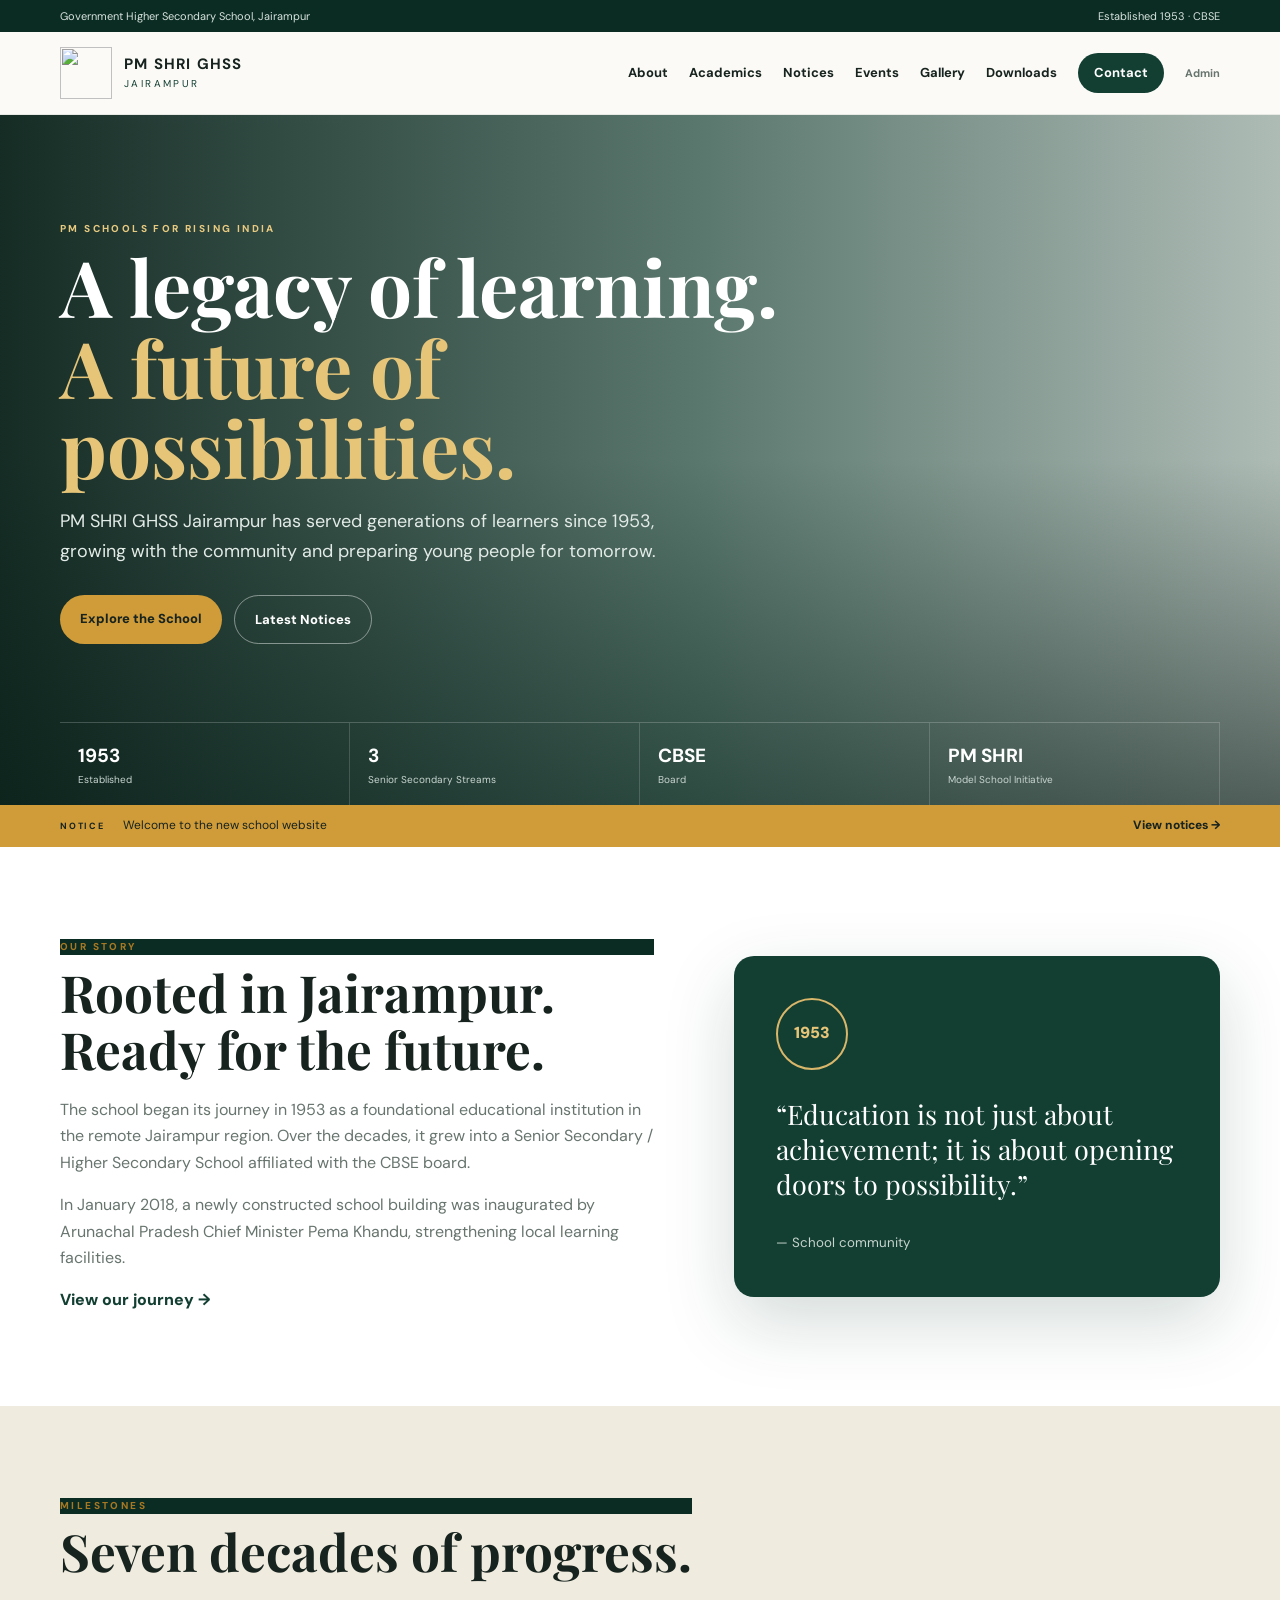
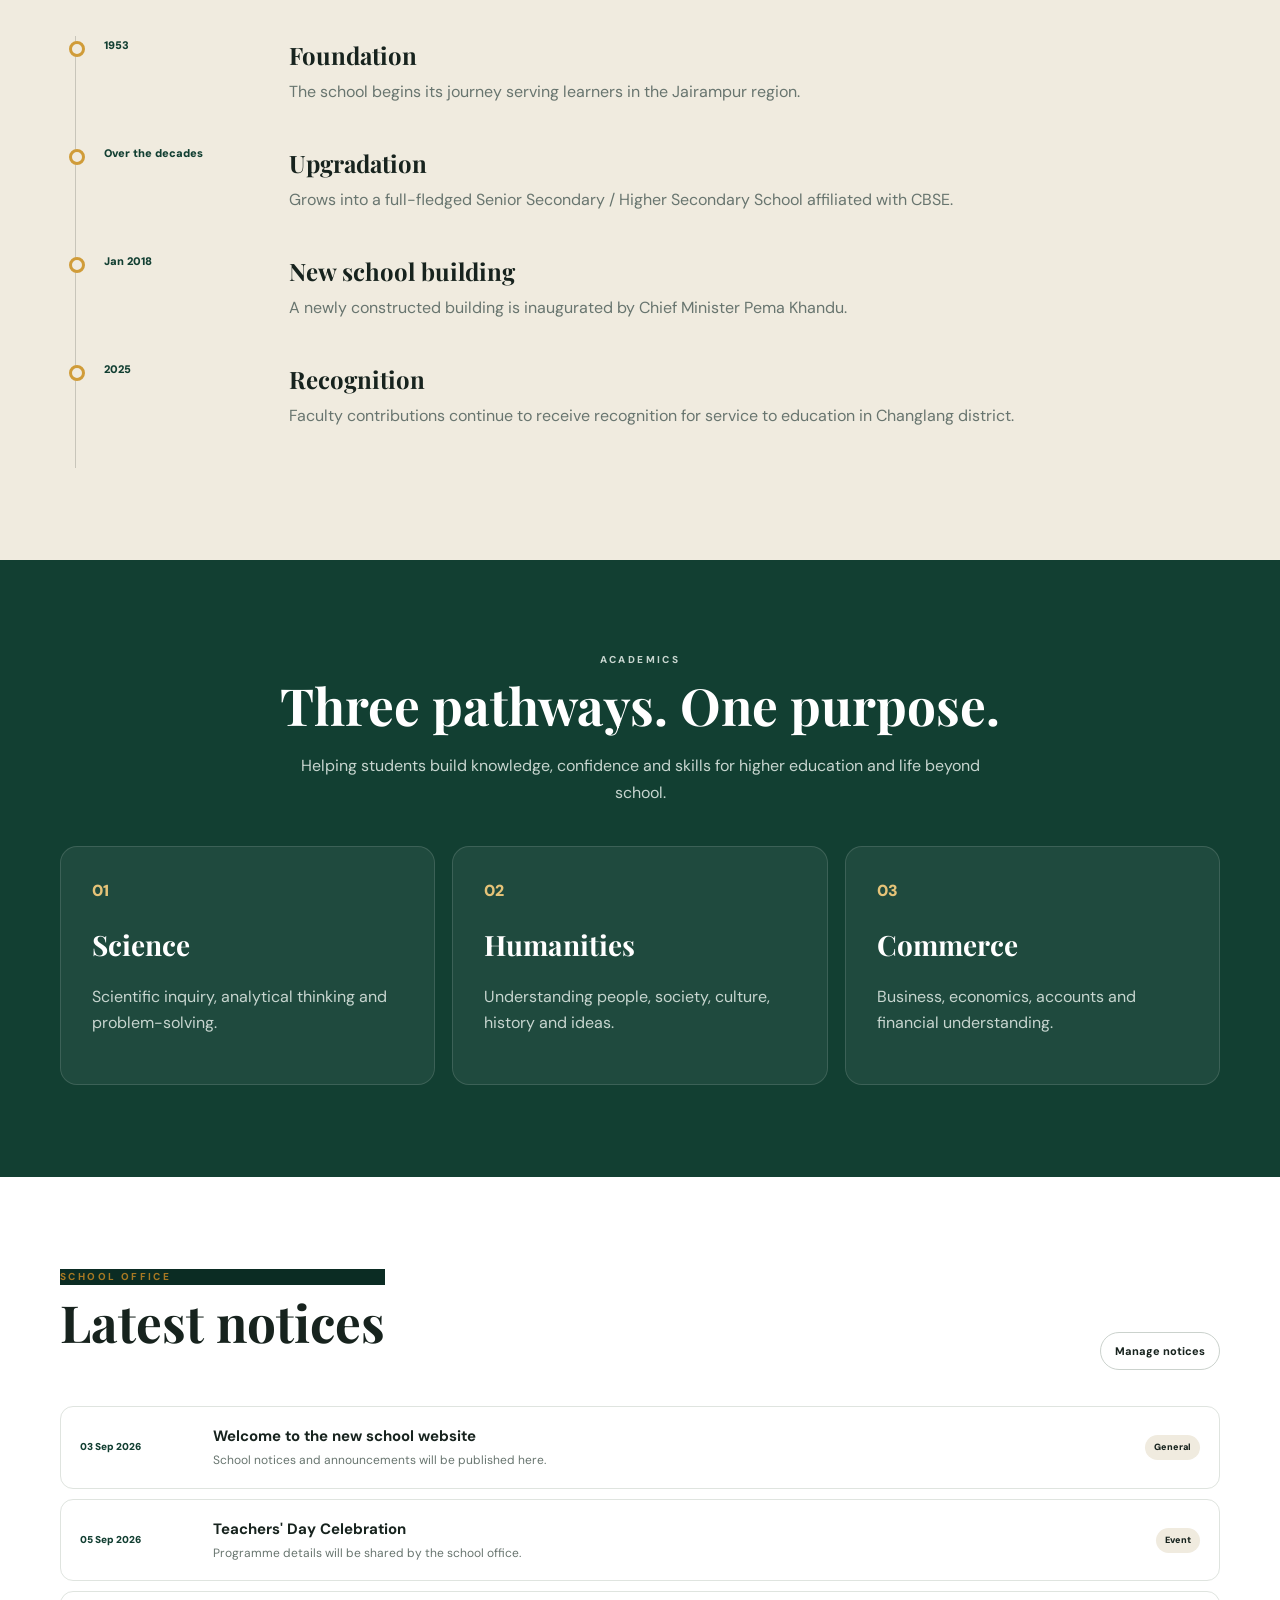
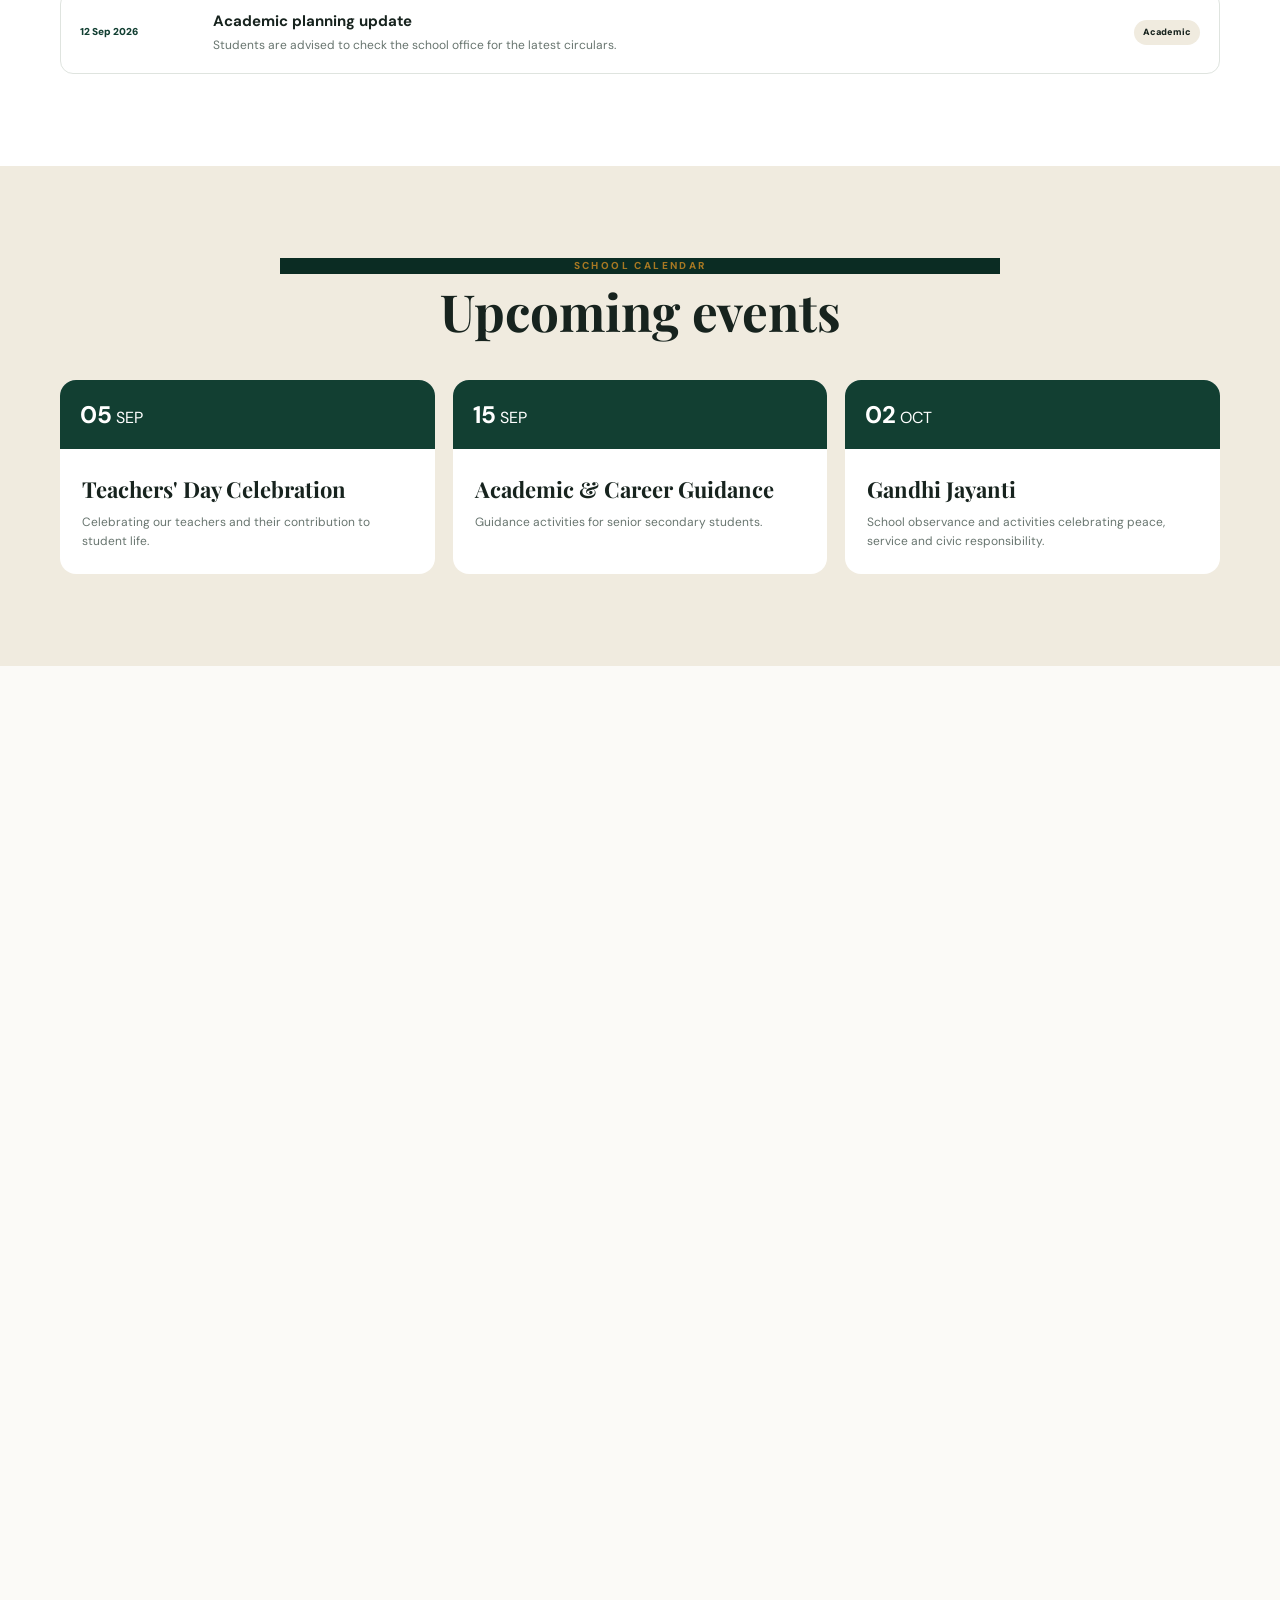
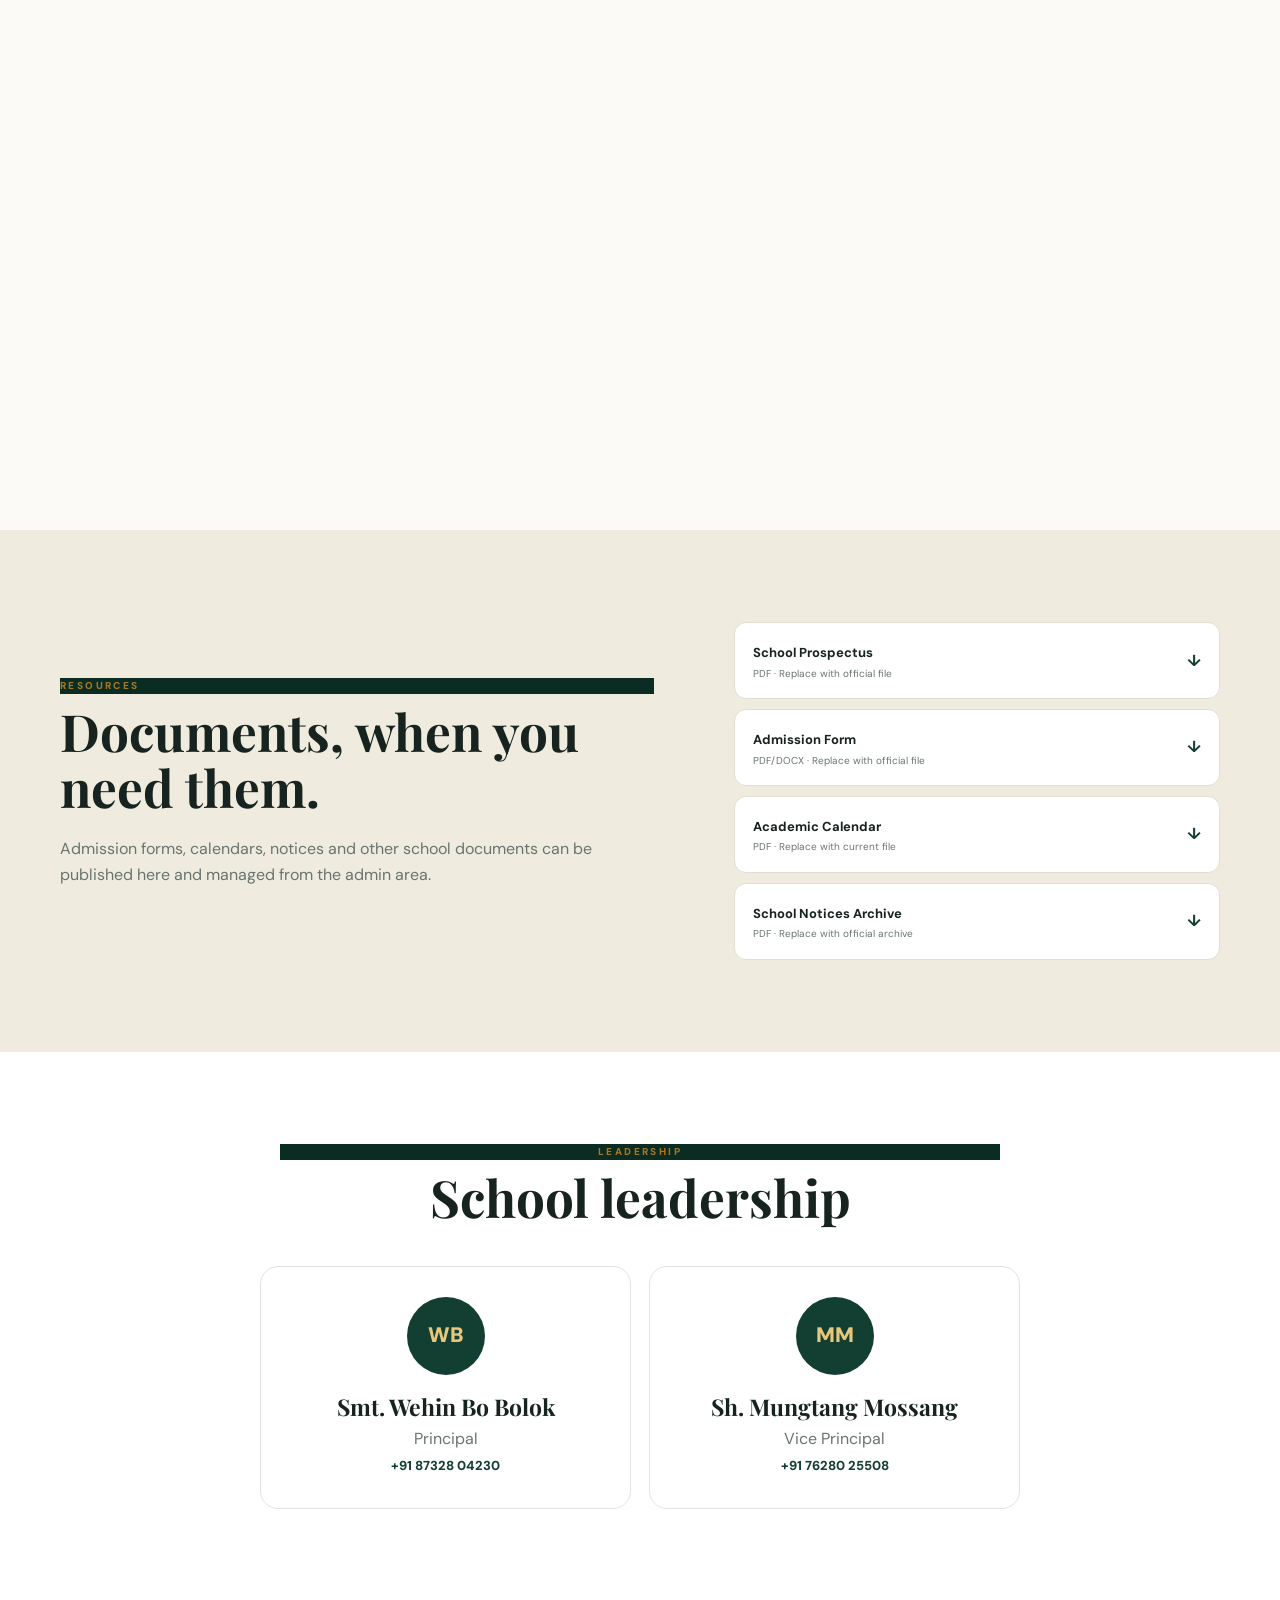
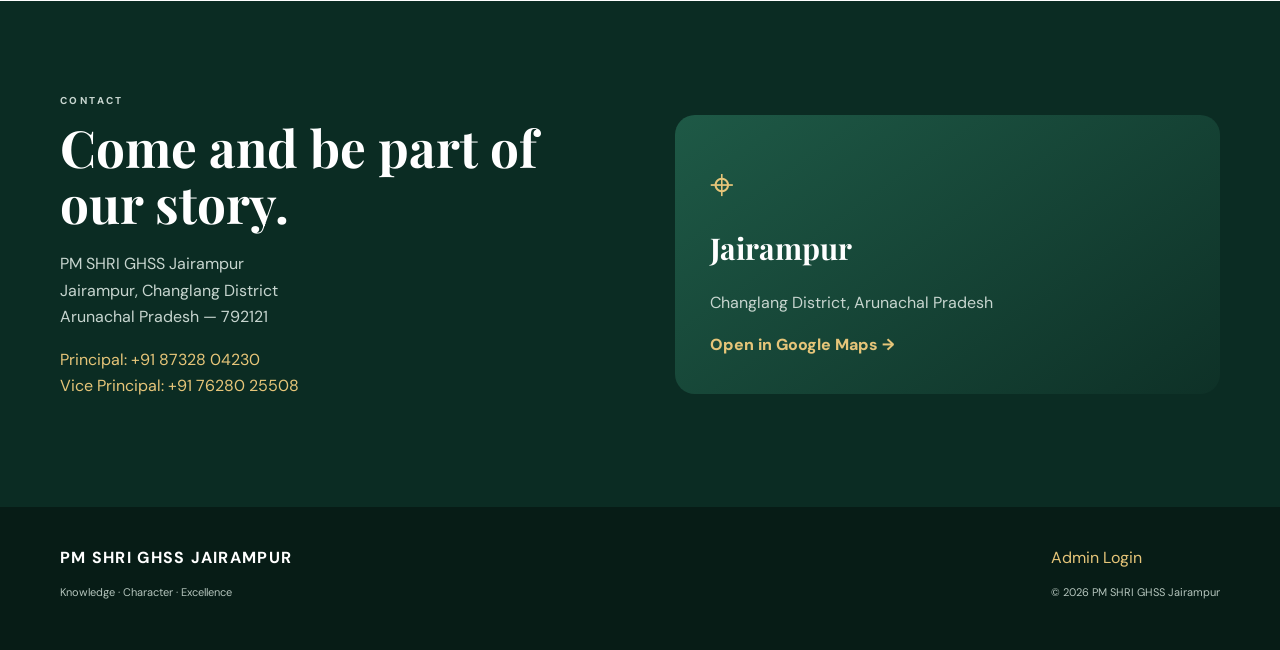
==== index.html @ 9539c10c "Upload PM SHRI GHSS Jairampur website" ====
<!doctype html>
<html lang="en">
<head>
<meta charset="utf-8"><meta name="viewport" content="width=device-width,initial-scale=1">
<meta name="description" content="PM SHRI GHSS Jairampur — Government Higher Secondary School, Jairampur, Changlang District, Arunachal Pradesh.">
<title>PM SHRI GHSS Jairampur</title>
<link rel="preconnect" href="https://fonts.googleapis.com"><link rel="preconnect" href="https://fonts.gstatic.com" crossorigin>
<link href="https://fonts.googleapis.com/css2?family=DM+Sans:wght@400;500;600;700&family=Playfair+Display:wght@600;700&display=swap" rel="stylesheet">
<link rel="stylesheet" href="styles.css">
</head>
<body>
<div id="progress"></div>
<header class="header">
  <div class="top"><div class="wrap topin"><span>Government Higher Secondary School, Jairampur</span><span>Established 1953 · CBSE</span></div></div>
  <div class="wrap navin">
    <a href="#home" class="brand"><img src="assets/logo.svg"><span><b>PM SHRI GHSS</b><small>JAIRAMPUR</small></span></a>
    <button class="hamb" aria-label="Menu">☰</button>
    <nav><a href="#about">About</a><a href="#academics">Academics</a><a href="#notices">Notices</a><a href="#events">Events</a><a href="#gallery">Gallery</a><a href="#downloads">Downloads</a><a href="#contact" class="pill">Contact</a><a href="admin/login.html" class="admin-link">Admin</a></nav>
  </div>
</header>

<main id="home">
<section class="hero reveal">
  <div class="hero-bg"><img src="assets/photos/campus.svg" alt="PM SHRI GHSS Jairampur campus placeholder"></div><div class="shade"></div>
  <div class="wrap hero-content">
    <div class="hero-copy"><p class="kicker">PM SCHOOLS FOR RISING INDIA</p><h1>A legacy of learning.<br><i>A future of possibilities.</i></h1>
    <p>PM SHRI GHSS Jairampur has served generations of learners since 1953, growing with the community and preparing young people for tomorrow.</p>
    <div class="actions"><a class="btn gold" href="#about">Explore the School</a><a class="btn outline" href="#notices">Latest Notices</a></div></div>
  </div>
  <div class="wrap stats"><div><b data-count="1953">1953</b><span>Established</span></div><div><b>3</b><span>Senior Secondary Streams</span></div><div><b>CBSE</b><span>Board</span></div><div><b>PM SHRI</b><span>Model School Initiative</span></div></div>
</section>

<section class="notice-strip"><div class="wrap notice-strip-in"><strong>NOTICE</strong><span id="headline">Welcome to PM SHRI GHSS Jairampur</span><a href="#notices">View notices →</a></div></section>

<section id="about" class="section white reveal"><div class="wrap split">
  <div><p class="kicker dark">OUR STORY</p><h2>Rooted in Jairampur. Ready for the future.</h2>
  <p>The school began its journey in 1953 as a foundational educational institution in the remote Jairampur region. Over the decades, it grew into a Senior Secondary / Higher Secondary School affiliated with the CBSE board.</p>
  <p>In January 2018, a newly constructed school building was inaugurated by Arunachal Pradesh Chief Minister Pema Khandu, strengthening local learning facilities.</p>
  <a class="text" href="#milestones">View our journey →</a></div>
  <div class="quote"><div class="seal">1953</div><p>“Education is not just about achievement; it is about opening doors to possibility.”</p><small>— School community</small></div>
</div></section>

<section id="milestones" class="section beige reveal"><div class="wrap"><div class="head"><div><p class="kicker dark">MILESTONES</p><h2>Seven decades of progress.</h2></div></div>
<div class="timeline"><article><span>1953</span><div><h3>Foundation</h3><p>The school begins its journey serving learners in the Jairampur region.</p></div></article>
<article><span>Over the decades</span><div><h3>Upgradation</h3><p>Grows into a full-fledged Senior Secondary / Higher Secondary School affiliated with CBSE.</p></div></article>
<article><span>Jan 2018</span><div><h3>New school building</h3><p>A newly constructed building is inaugurated by Chief Minister Pema Khandu.</p></div></article>
<article><span>2025</span><div><h3>Recognition</h3><p>Faculty contributions continue to receive recognition for service to education in Changlang district.</p></div></article></div></div></section>

<section id="academics" class="section green reveal"><div class="wrap"><div class="center"><p class="kicker">ACADEMICS</p><h2>Three pathways. One purpose.</h2><p>Helping students build knowledge, confidence and skills for higher education and life beyond school.</p></div>
<div class="cards"><article><span>01</span><h3>Science</h3><p>Scientific inquiry, analytical thinking and problem-solving.</p></article><article><span>02</span><h3>Humanities</h3><p>Understanding people, society, culture, history and ideas.</p></article><article><span>03</span><h3>Commerce</h3><p>Business, economics, accounts and financial understanding.</p></article></div></div></section>

<section id="notices" class="section white reveal"><div class="wrap"><div class="head"><div><p class="kicker dark">SCHOOL OFFICE</p><h2>Latest notices</h2></div><a class="outline-dark" href="admin/login.html">Manage notices</a></div><div id="noticeList" class="list"></div></div></section>

<section id="events" class="section beige reveal"><div class="wrap"><div class="center"><p class="kicker dark">SCHOOL CALENDAR</p><h2>Upcoming events</h2></div><div id="eventsList" class="event-grid"></div></div></section>

<section id="gallery" class="section white reveal"><div class="wrap"><div class="head"><div><p class="kicker dark">CAMPUS LIFE</p><h2>Moments that matter.</h2></div><a class="outline-dark" href="admin/login.html">Manage gallery</a></div><div id="gallery" class="gallery"></div></div></section>

<section id="downloads" class="section beige reveal"><div class="wrap split"><div><p class="kicker dark">RESOURCES</p><h2>Documents, when you need them.</h2><p>Admission forms, calendars, notices and other school documents can be published here and managed from the admin area.</p></div><div id="downloadsList" class="downloads"></div></div></section>

<section class="section white reveal"><div class="wrap"><div class="center"><p class="kicker dark">LEADERSHIP</p><h2>School leadership</h2></div><div class="leaders"><article><div class="avatar">WB</div><h3>Smt. Wehin Bo Bolok</h3><p>Principal</p><a href="tel:+918732804230">+91 87328 04230</a></article><article><div class="avatar">MM</div><h3>Sh. Mungtang Mossang</h3><p>Vice Principal</p><a href="tel:+917628025508">+91 76280 25508</a></article></div></div></section>

<section id="contact" class="section dark reveal"><div class="wrap contact"><div><p class="kicker">CONTACT</p><h2>Come and be part of our story.</h2><p>PM SHRI GHSS Jairampur<br>Jairampur, Changlang District<br>Arunachal Pradesh — 792121</p><p><a href="tel:+918732804230">Principal: +91 87328 04230</a><br><a href="tel:+917628025508">Vice Principal: +91 76280 25508</a></p></div><div class="map"><div>⌖</div><h3>Jairampur</h3><p>Changlang District, Arunachal Pradesh</p><a target="_blank" href="https://www.google.com/maps/search/?api=1&query=Jairampur%2C%20Arunachal%20Pradesh%20792121">Open in Google Maps →</a></div></div></section>
</main>
<footer><div class="wrap foot"><div><b>PM SHRI GHSS JAIRAMPUR</b><p>Knowledge · Character · Excellence</p></div><div><a href="admin/login.html">Admin Login</a><p>© 2026 PM SHRI GHSS Jairampur</p></div></div></footer>
<div id="lightbox" class="lightbox"><button id="closeLightbox">×</button><img id="lightboxImg"><div id="lightboxCaption"></div></div>
<script src="script.js"></script>
</body></html>
---- styles.css ----
:root{--green:#123f32;--green2:#0b2c23;--gold:#d09c39;--paper:#fbfaf7;--beige:#f0ebdf;--ink:#17231e;--muted:#68756f;--line:#dfe4df;--white:#fff}
*{box-sizing:border-box}html{scroll-behavior:smooth}body{margin:0;background:var(--paper);color:var(--ink);font-family:"DM Sans",sans-serif;line-height:1.65}a{text-decoration:none;color:inherit}.wrap{width:min(1160px,92%);margin:auto}
#progress{position:fixed;top:0;left:0;height:3px;width:0;background:var(--gold);z-index:100}
.top{background:var(--green2);color:#d8e3de;font-size:11px}.topin{display:flex;justify-content:space-between;padding:7px 0}
.header{position:sticky;top:0;z-index:50;background:rgba(251,250,247,.94);backdrop-filter:blur(14px);border-bottom:1px solid #e7e9e5}.navin{height:82px;display:flex;align-items:center;justify-content:space-between}.brand{display:flex;align-items:center;gap:12px}.brand img{width:52px;height:52px}.brand b,.brand small{display:block;line-height:1.05}.brand b{font-size:15px;letter-spacing:.08em}.brand small{font-size:10px;letter-spacing:.24em;color:var(--green);margin-top:6px}.navin nav{display:flex;gap:21px;align-items:center;font-size:13px;font-weight:700}.navin nav a:hover{color:var(--gold)}.pill{background:var(--green);color:white;padding:9px 16px;border-radius:99px}.admin-link{font-size:11px;color:var(--muted)}.hamb{display:none;border:0;background:none;font-size:25px}
.hero{height:690px;position:relative;color:#fff;overflow:hidden}.hero-bg,.hero-bg img,.shade{position:absolute;inset:0;width:100%;height:100%}.hero-bg img{object-fit:cover;transform:scale(1.03)}.shade{background:linear-gradient(90deg,rgba(7,31,24,.94),rgba(12,56,43,.67) 55%,rgba(12,56,43,.32)),linear-gradient(0deg,rgba(0,0,0,.55),transparent 50%)}.hero-content{position:relative;height:100%;display:flex;align-items:center}.hero-copy{max-width:750px;padding-bottom:55px}.kicker{font-size:10px;letter-spacing:.24em;font-weight:800;color:#e7c97f;margin:0 0 9px}.kicker.dark{color:#a77823}.hero h1{font-family:"Playfair Display",serif;font-size:clamp(45px,6.2vw,78px);line-height:1.03;margin:0 0 20px}.hero h1 i{color:#e6c579;font-style:normal}.hero-copy>p:not(.kicker){font-size:18px;color:#e3ebe7;max-width:620px}.actions{display:flex;gap:12px;margin-top:28px}.btn{padding:13px 20px;border-radius:99px;font-weight:800;font-size:13px}.gold{background:var(--gold);color:#17231e}.outline{border:1px solid rgba(255,255,255,.45);color:#fff}.stats{position:absolute;bottom:0;left:0;right:0;display:grid;grid-template-columns:repeat(4,1fr);border-top:1px solid rgba(255,255,255,.2)}.stats div{padding:17px 18px;border-right:1px solid rgba(255,255,255,.16)}.stats b,.stats span{display:block}.stats b{font-size:19px}.stats span{font-size:10px;color:#c9d5d0}
.notice-strip{background:var(--gold)}.notice-strip-in{display:flex;gap:18px;align-items:center;padding:11px 0;font-size:12px}.notice-strip strong{font-size:9px;letter-spacing:.2em}.notice-strip span{flex:1}.notice-strip a{font-weight:800}
.section{padding:92px 0}.white{background:#fff}.beige{background:var(--beige)}.green{background:var(--green);color:#fff}.dark{background:var(--green2);color:#fff}.split{display:grid;grid-template-columns:1.1fr .9fr;gap:80px;align-items:center}.section h2{font-family:"Playfair Display",serif;font-size:clamp(35px,4vw,52px);line-height:1.1;margin:0 0 20px}.section p{color:var(--muted)}.dark p,.green p{color:#c7d5cf}.text{font-weight:800;color:var(--green)}.quote{background:var(--green);color:white;padding:42px;border-radius:20px;box-shadow:0 25px 70px rgba(18,63,50,.18)}.quote p{font-family:"Playfair Display",serif;color:#fff;font-size:27px;line-height:1.3}.quote small{color:#c8d4ce}.seal{width:72px;height:72px;border-radius:50%;border:2px solid #d9b66a;display:grid;place-items:center;color:#e6c579;font-weight:900}
.head{display:flex;justify-content:space-between;align-items:end;gap:20px;margin-bottom:36px}.center{text-align:center;max-width:720px;margin:0 auto 40px}.timeline{border-left:1px solid #c8c5ba;margin-left:15px}.timeline article{display:grid;grid-template-columns:160px 1fr;gap:25px;padding:0 0 34px 28px;position:relative}.timeline article:before{content:"";position:absolute;left:-7px;top:5px;width:10px;height:10px;border-radius:50%;border:3px solid var(--gold);background:var(--beige)}.timeline span{font-size:11px;font-weight:900;color:var(--green)}.timeline h3{margin:0;font-family:"Playfair Display",serif;font-size:24px}.timeline p{margin:4px 0}
.cards{display:grid;grid-template-columns:repeat(3,1fr);gap:17px}.cards article{padding:31px;border:1px solid rgba(255,255,255,.13);border-radius:17px;background:rgba(255,255,255,.06);transition:.3s}.cards article:hover{transform:translateY(-6px);background:rgba(255,255,255,.1)}.cards span{color:#e5c378;font-weight:900}.cards h3{font-family:"Playfair Display",serif;font-size:28px;margin:17px 0 5px}.outline-dark{border:1px solid #cbd2cd;padding:9px 14px;border-radius:99px;font-size:11px;font-weight:800}
.list{display:grid;gap:10px}.notice{display:grid;grid-template-columns:115px 1fr auto;align-items:center;gap:18px;border:1px solid var(--line);border-radius:13px;padding:17px 19px}.notice .date{font-size:10px;font-weight:900;color:var(--green)}.notice h3{margin:0;font-size:15px}.notice p{margin:2px 0 0;font-size:12px}.tag{background:var(--beige);padding:5px 9px;border-radius:99px;font-size:9px;font-weight:900}
.event-grid{display:grid;grid-template-columns:repeat(3,1fr);gap:18px}.event{background:#fff;border-radius:16px;overflow:hidden}.event-top{background:var(--green);color:white;padding:15px 20px}.event-top b{font-size:24px}.event-body{padding:22px}.event h3{font-family:"Playfair Display",serif;font-size:22px;margin:0 0 5px}.event p{font-size:12px;margin:0}
.gallery{display:grid;grid-template-columns:repeat(4,1fr);gap:12px}.gallery-item{position:relative;aspect-ratio:1/1;overflow:hidden;border-radius:14px;cursor:pointer;background:#d9dfdb}.gallery-item img{width:100%;height:100%;object-fit:cover;transition:.5s}.gallery-item:hover img{transform:scale(1.07)}.gallery-item:after{content:"";position:absolute;inset:45% 0 0;background:linear-gradient(transparent,rgba(0,0,0,.7))}.gallery-item span{position:absolute;z-index:2;bottom:11px;left:13px;color:#fff;font-size:12px;font-weight:800}
.downloads{display:grid;gap:10px}.download{display:flex;justify-content:space-between;align-items:center;background:#fff;border:1px solid #e2ded4;border-radius:12px;padding:16px 18px}.download strong{font-size:13px}.download small{display:block;color:var(--muted);font-size:10px}.download b{color:var(--green)}
.leaders{display:grid;grid-template-columns:repeat(2,1fr);gap:18px;max-width:760px;margin:auto}.leaders article{text-align:center;border:1px solid var(--line);padding:30px;border-radius:18px}.avatar{width:78px;height:78px;border-radius:50%;display:grid;place-items:center;margin:auto;background:var(--green);color:#e8c77b;font-weight:900;font-size:21px}.leaders h3{font-family:"Playfair Display",serif;font-size:23px;margin:13px 0 0}.leaders p{margin:0}.leaders a{font-weight:800;color:var(--green);font-size:13px}
.contact{display:grid;grid-template-columns:1fr 1fr;gap:70px;align-items:center}.contact h2{max-width:600px}.contact a{color:#e6c579}.map{background:linear-gradient(145deg,#1e5946,#0e3127);padding:35px;border-radius:20px}.map div{font-size:42px;color:#e6c579}.map h3{font-family:"Playfair Display",serif;font-size:30px;margin:5px 0}.map p{color:#c7d5cf}.map a{font-weight:800}
footer{background:#071c16;color:#b5c5bd;padding:38px 0}.foot{display:flex;justify-content:space-between;gap:30px}.foot b{color:#fff;letter-spacing:.08em}.foot p{font-size:11px}.foot a{color:#e6c579}
.lightbox{position:fixed;inset:0;background:rgba(0,0,0,.9);z-index:200;display:none;align-items:center;justify-content:center;padding:30px}.lightbox.show{display:flex}.lightbox img{max-width:min(1100px,94vw);max-height:82vh;object-fit:contain;border-radius:8px}.lightbox button{position:absolute;top:20px;right:25px;color:white;background:none;border:0;font-size:40px}.lightbox div{position:absolute;bottom:18px;color:white;font-weight:800}
.reveal{opacity:0;transform:translateY(24px);transition:.7s ease}.reveal.visible{opacity:1;transform:none}
@media(max-width:850px){.navin nav{display:none;position:absolute;top:136px;left:4%;right:4%;background:#fff;padding:18px;border-radius:14px;box-shadow:0 20px 50px #0002;flex-direction:column;align-items:stretch}.navin nav.open{display:flex}.hamb{display:block}.hero{height:720px}.hero-content{align-items:flex-start;padding-top:90px}.stats{grid-template-columns:repeat(2,1fr)}.split,.contact{grid-template-columns:1fr;gap:35px}.cards,.event-grid{grid-template-columns:1fr}.gallery{grid-template-columns:repeat(2,1fr)}.notice{grid-template-columns:1fr;gap:5px}.leaders{grid-template-columns:1fr}.foot{flex-direction:column}.timeline article{grid-template-columns:1fr;gap:2px}}
@media(max-width:500px){.topin{font-size:9px}.hero h1{font-size:46px}.section{padding:70px 0}.hero-copy>p:not(.kicker){font-size:16px}.actions{flex-direction:column;align-items:flex-start}.gallery{grid-template-columns:1fr 1fr}}
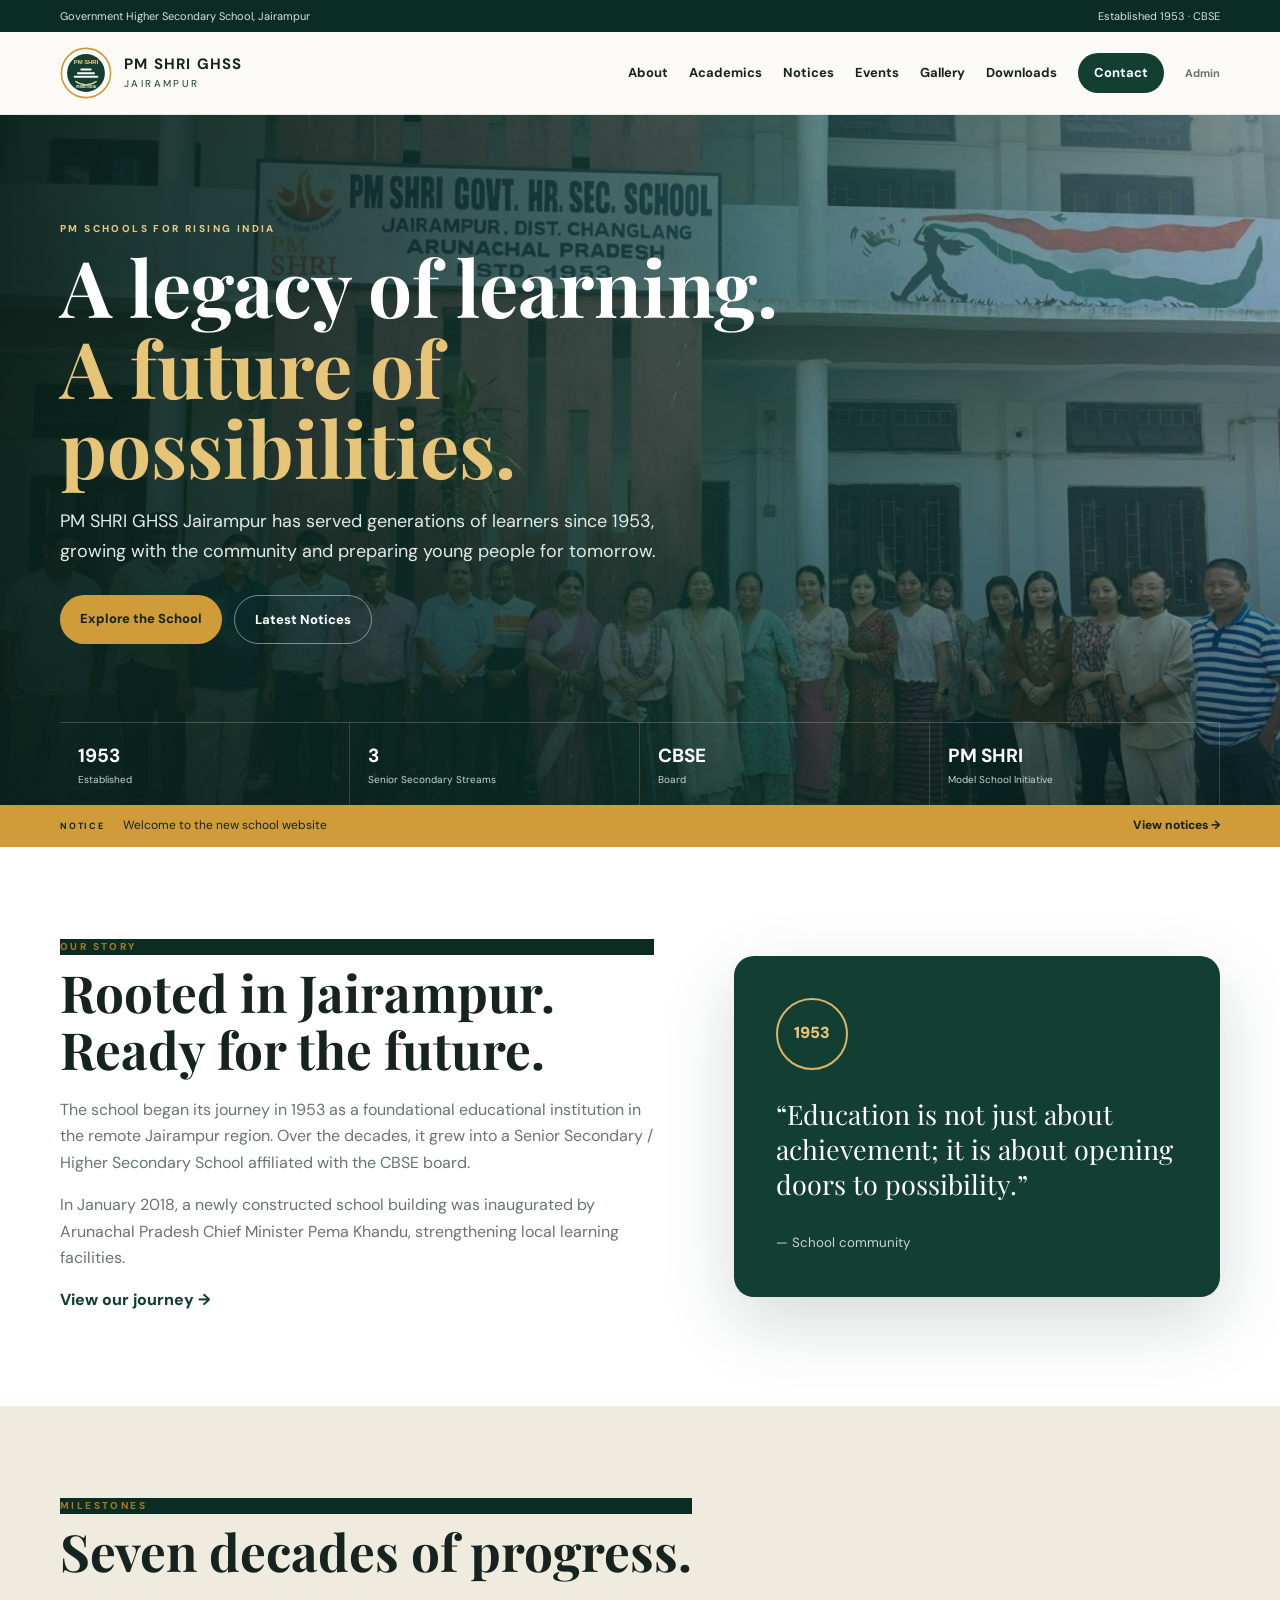
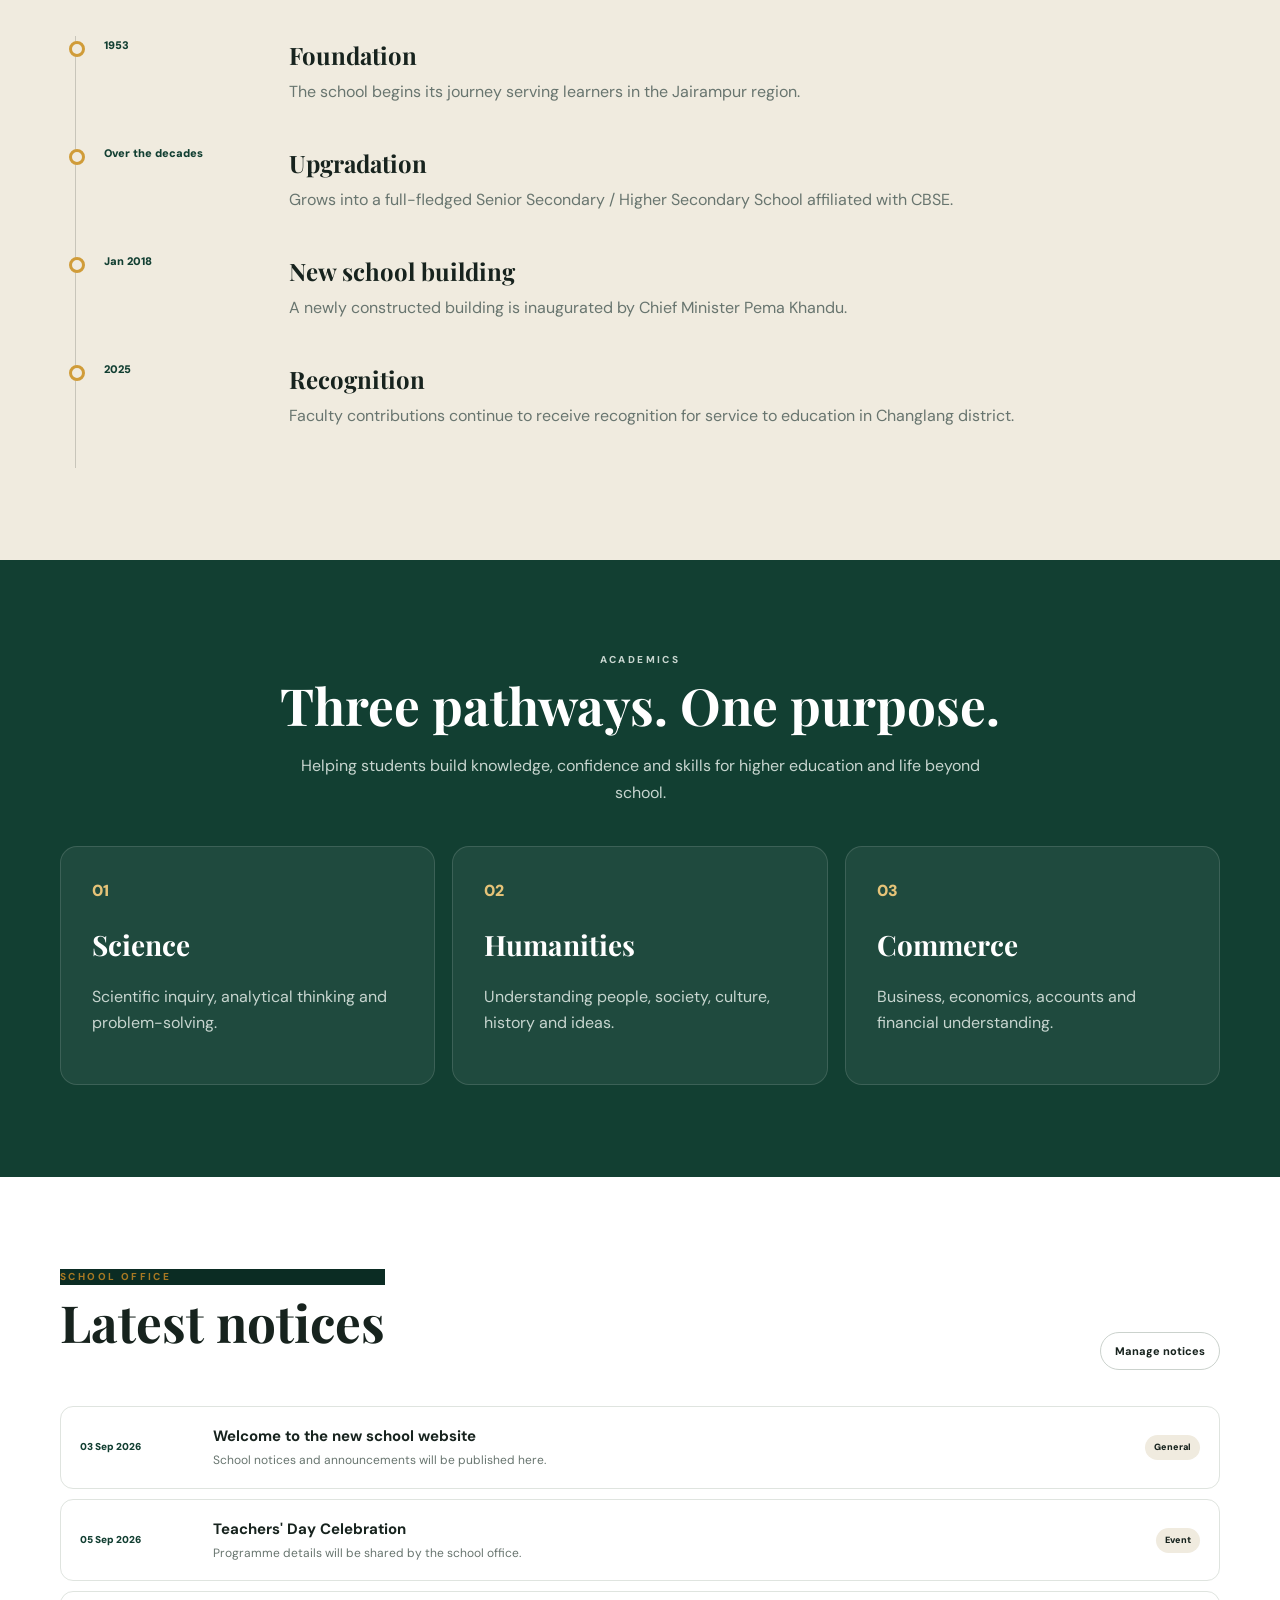
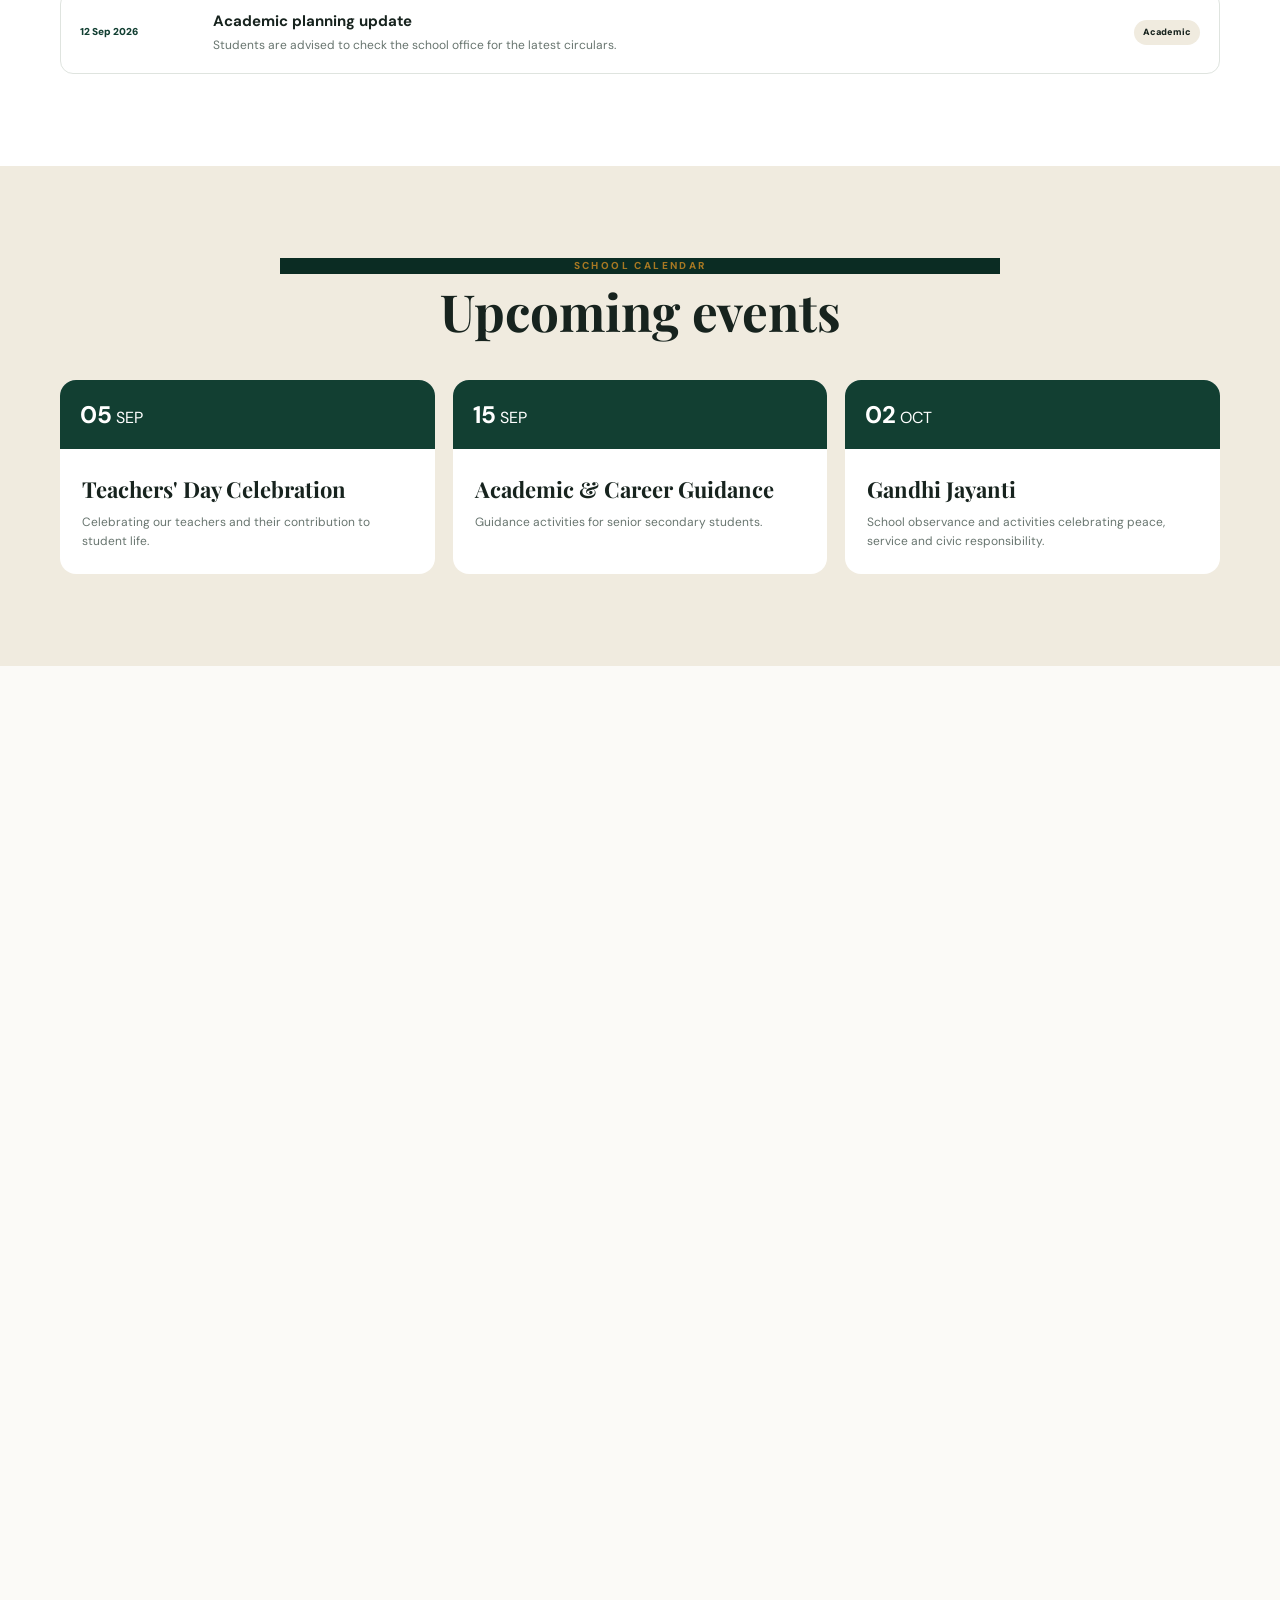
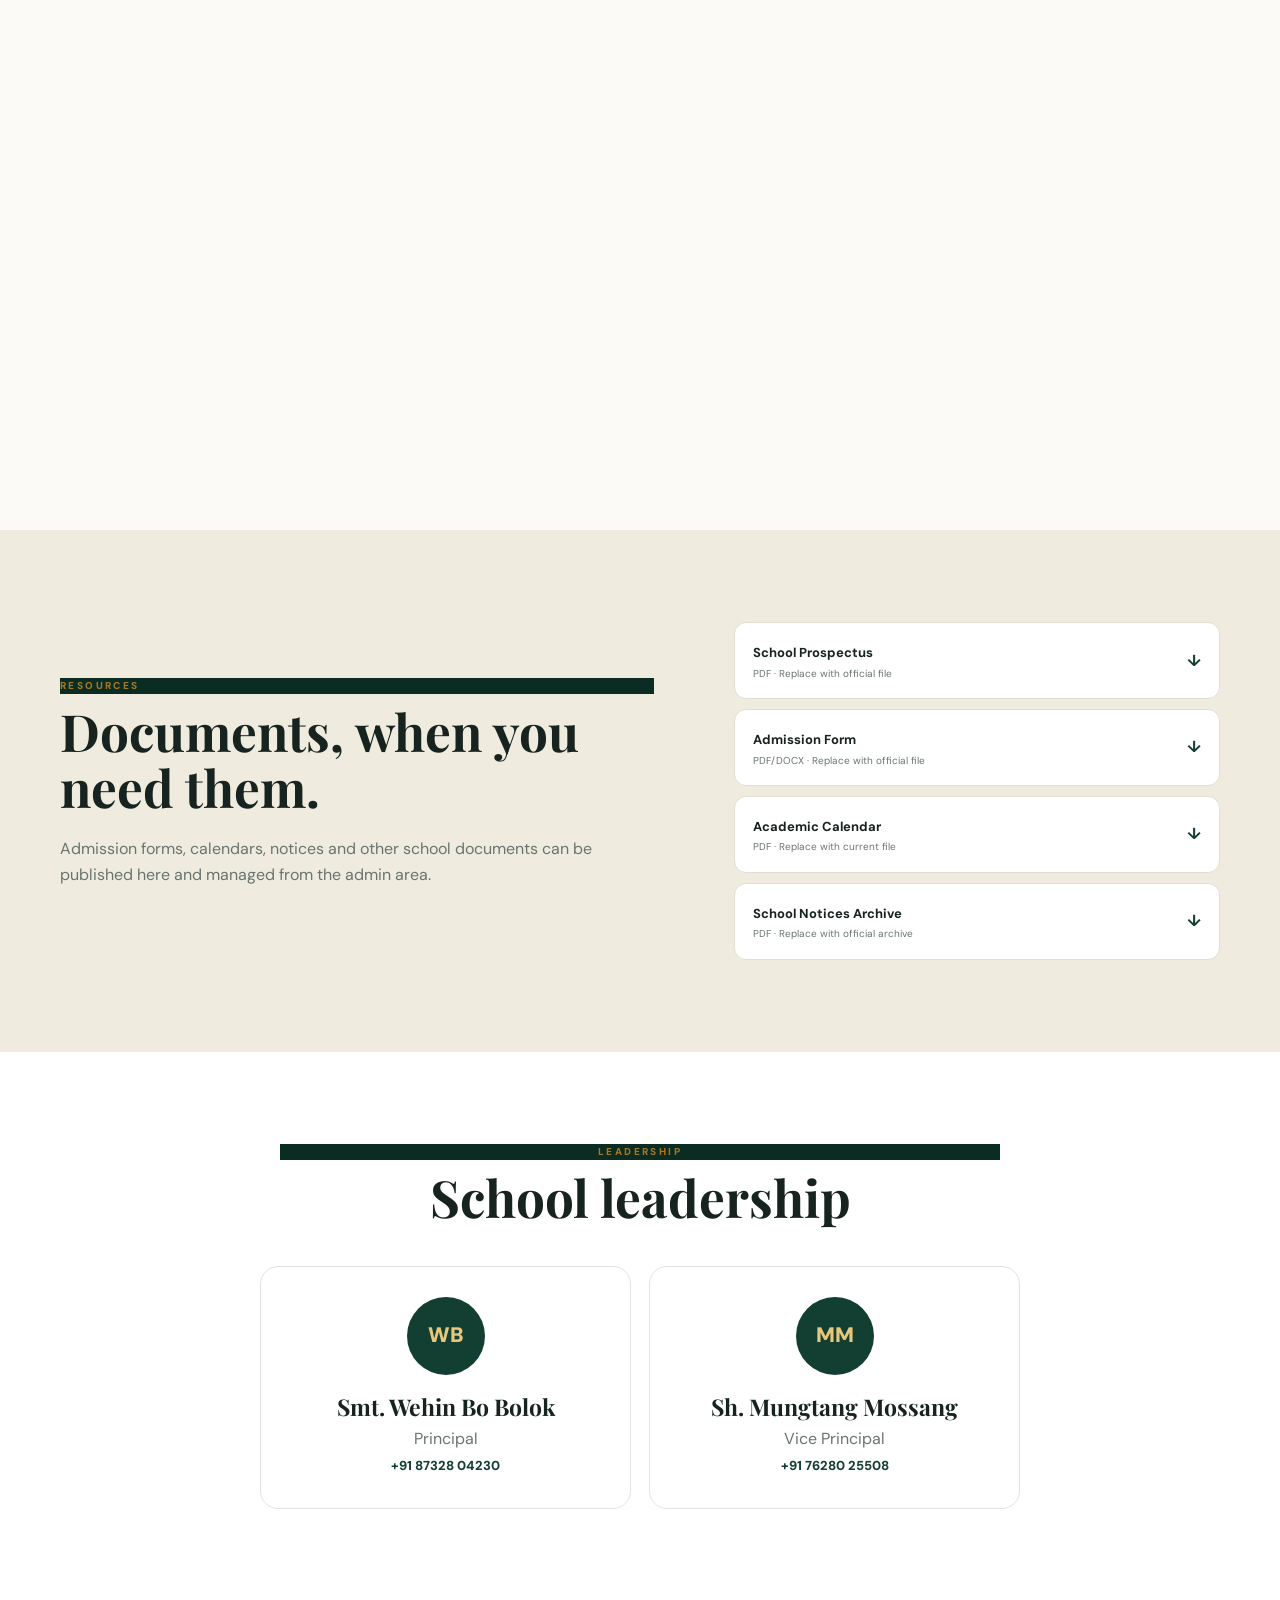
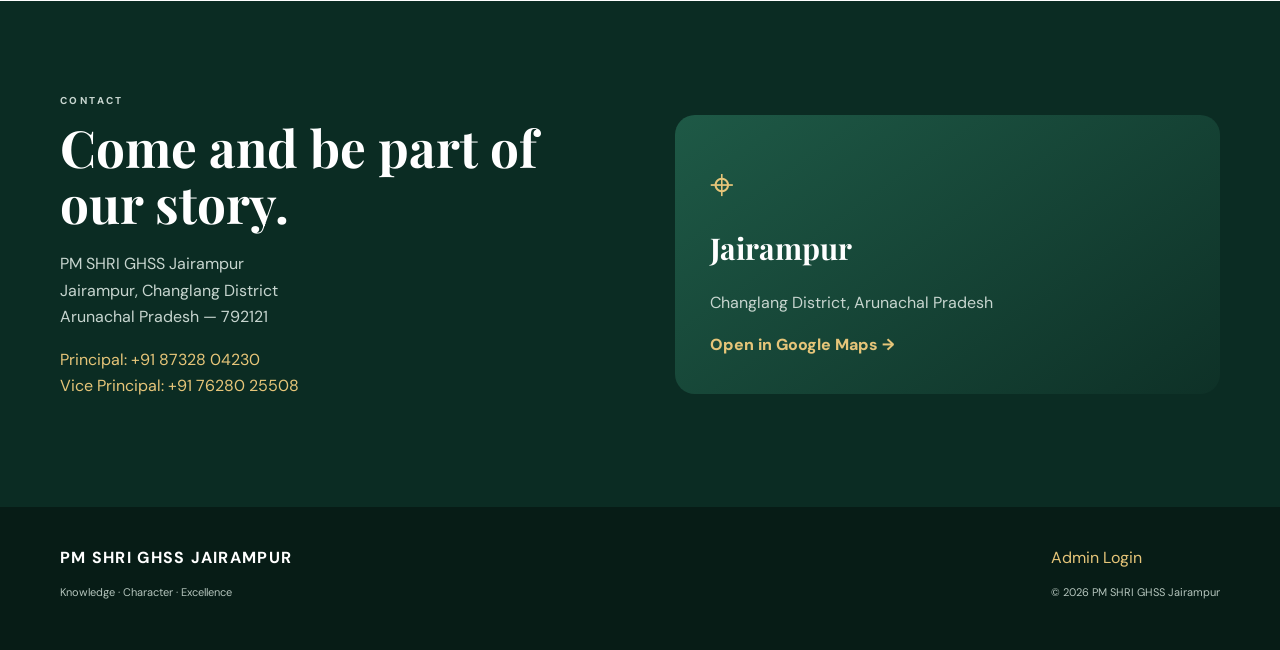
==== commit 8d5590e3: "Use real school campus photo" ====
--- a/index.html
+++ b/index.html
@@ -21,7 +21,7 @@
 
 <main id="home">
 <section class="hero reveal">
-  <div class="hero-bg"><img src="assets/photos/campus.svg" alt="PM SHRI GHSS Jairampur campus placeholder"></div><div class="shade"></div>
+  <div class="hero-bg"><img src="assets/photos/campus.jpg" alt="PM SHRI GHSS Jairampur campus placeholder"></div><div class="shade"></div>
   <div class="wrap hero-content">
     <div class="hero-copy"><p class="kicker">PM SCHOOLS FOR RISING INDIA</p><h1>A legacy of learning.<br><i>A future of possibilities.</i></h1>
     <p>PM SHRI GHSS Jairampur has served generations of learners since 1953, growing with the community and preparing young people for tomorrow.</p>
@@ -64,4 +64,4 @@
 <footer><div class="wrap foot"><div><b>PM SHRI GHSS JAIRAMPUR</b><p>Knowledge · Character · Excellence</p></div><div><a href="admin/login.html">Admin Login</a><p>© 2026 PM SHRI GHSS Jairampur</p></div></div></footer>
 <div id="lightbox" class="lightbox"><button id="closeLightbox">×</button><img id="lightboxImg"><div id="lightboxCaption"></div></div>
 <script src="script.js"></script>
-</body></html>+</body></html>
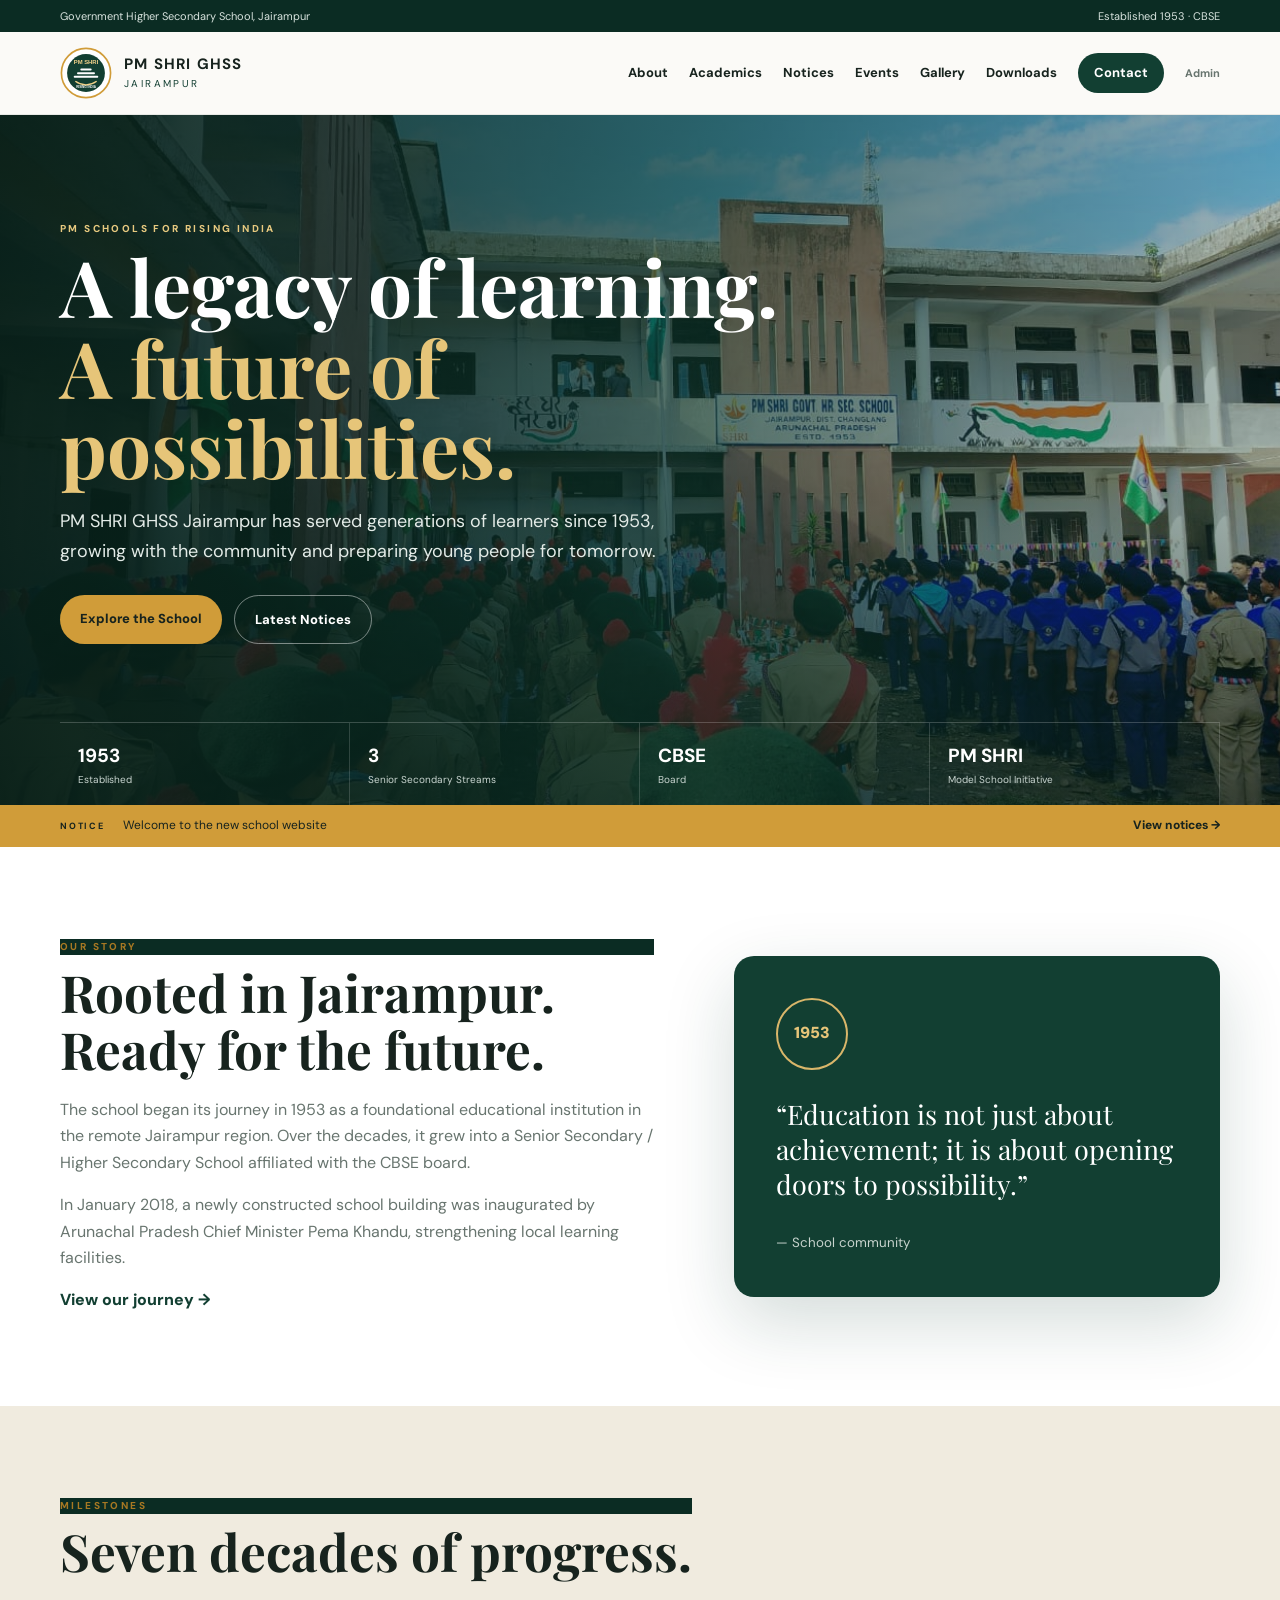
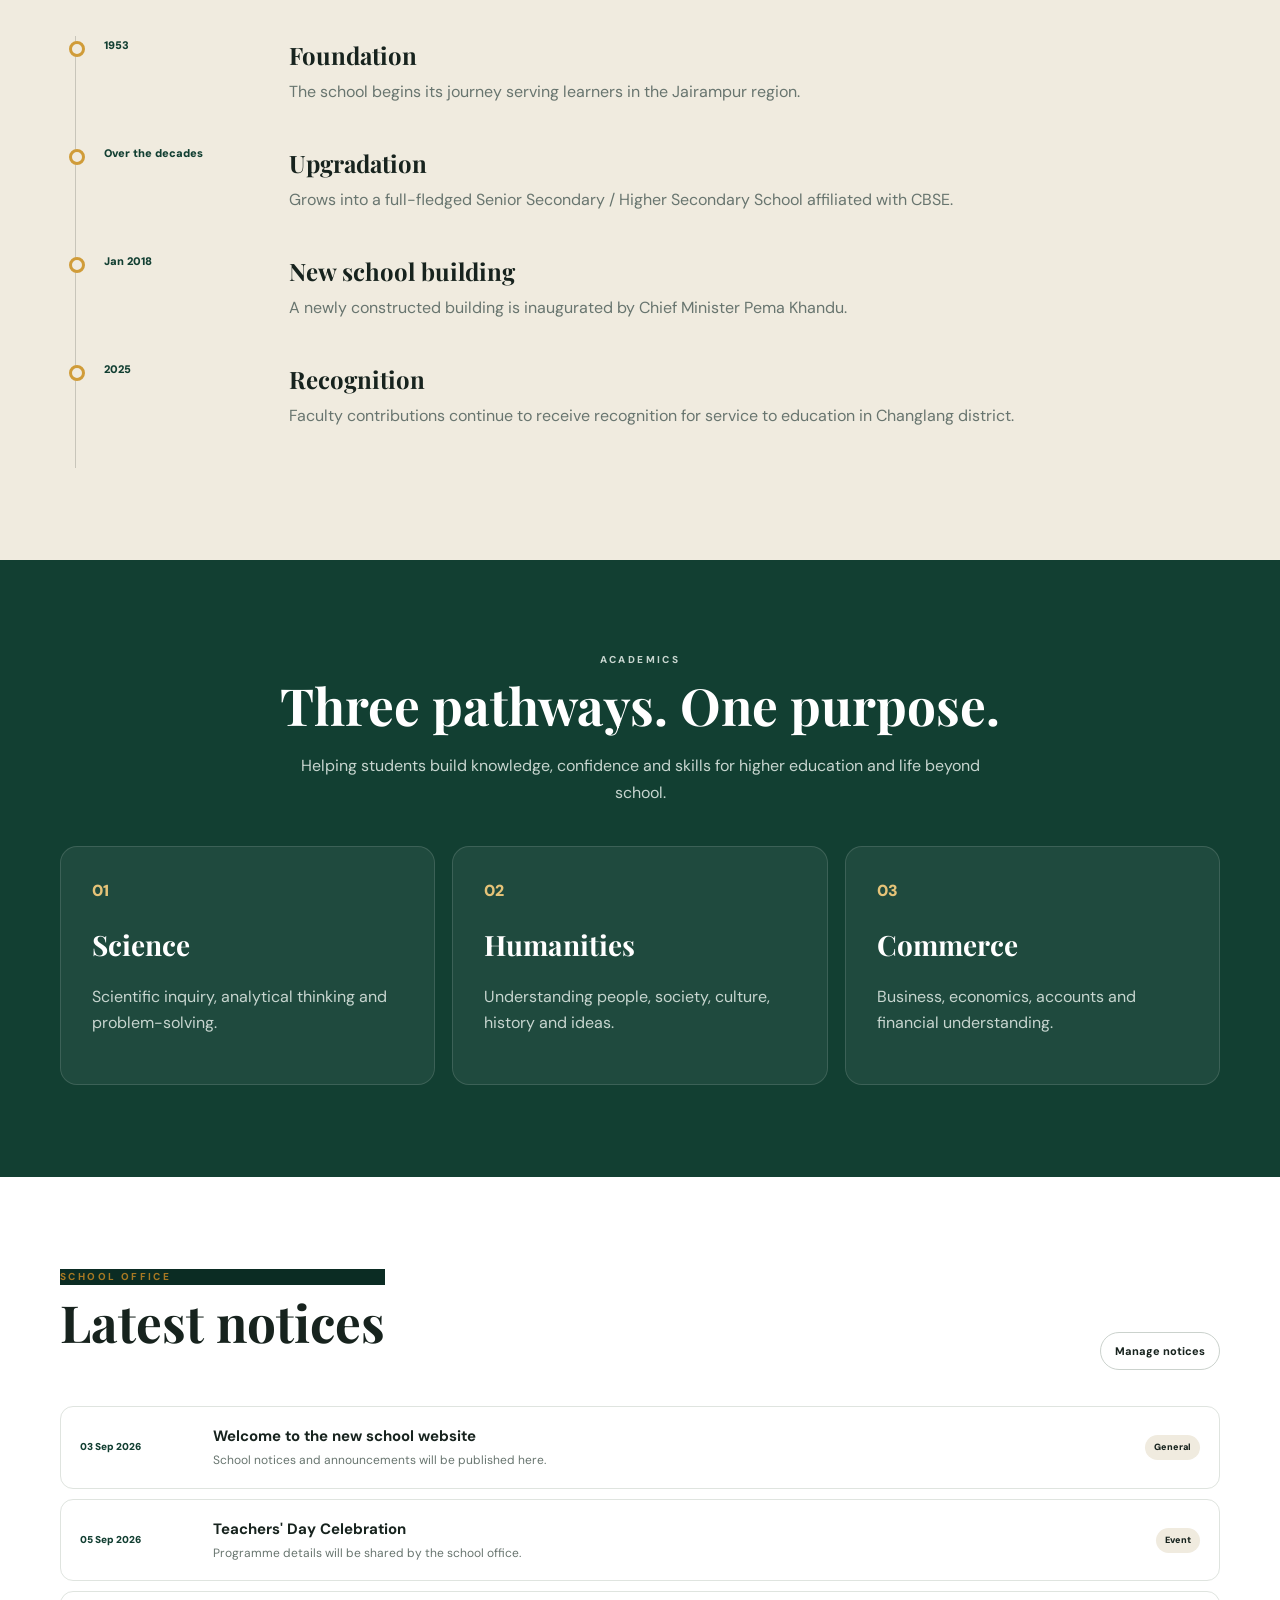
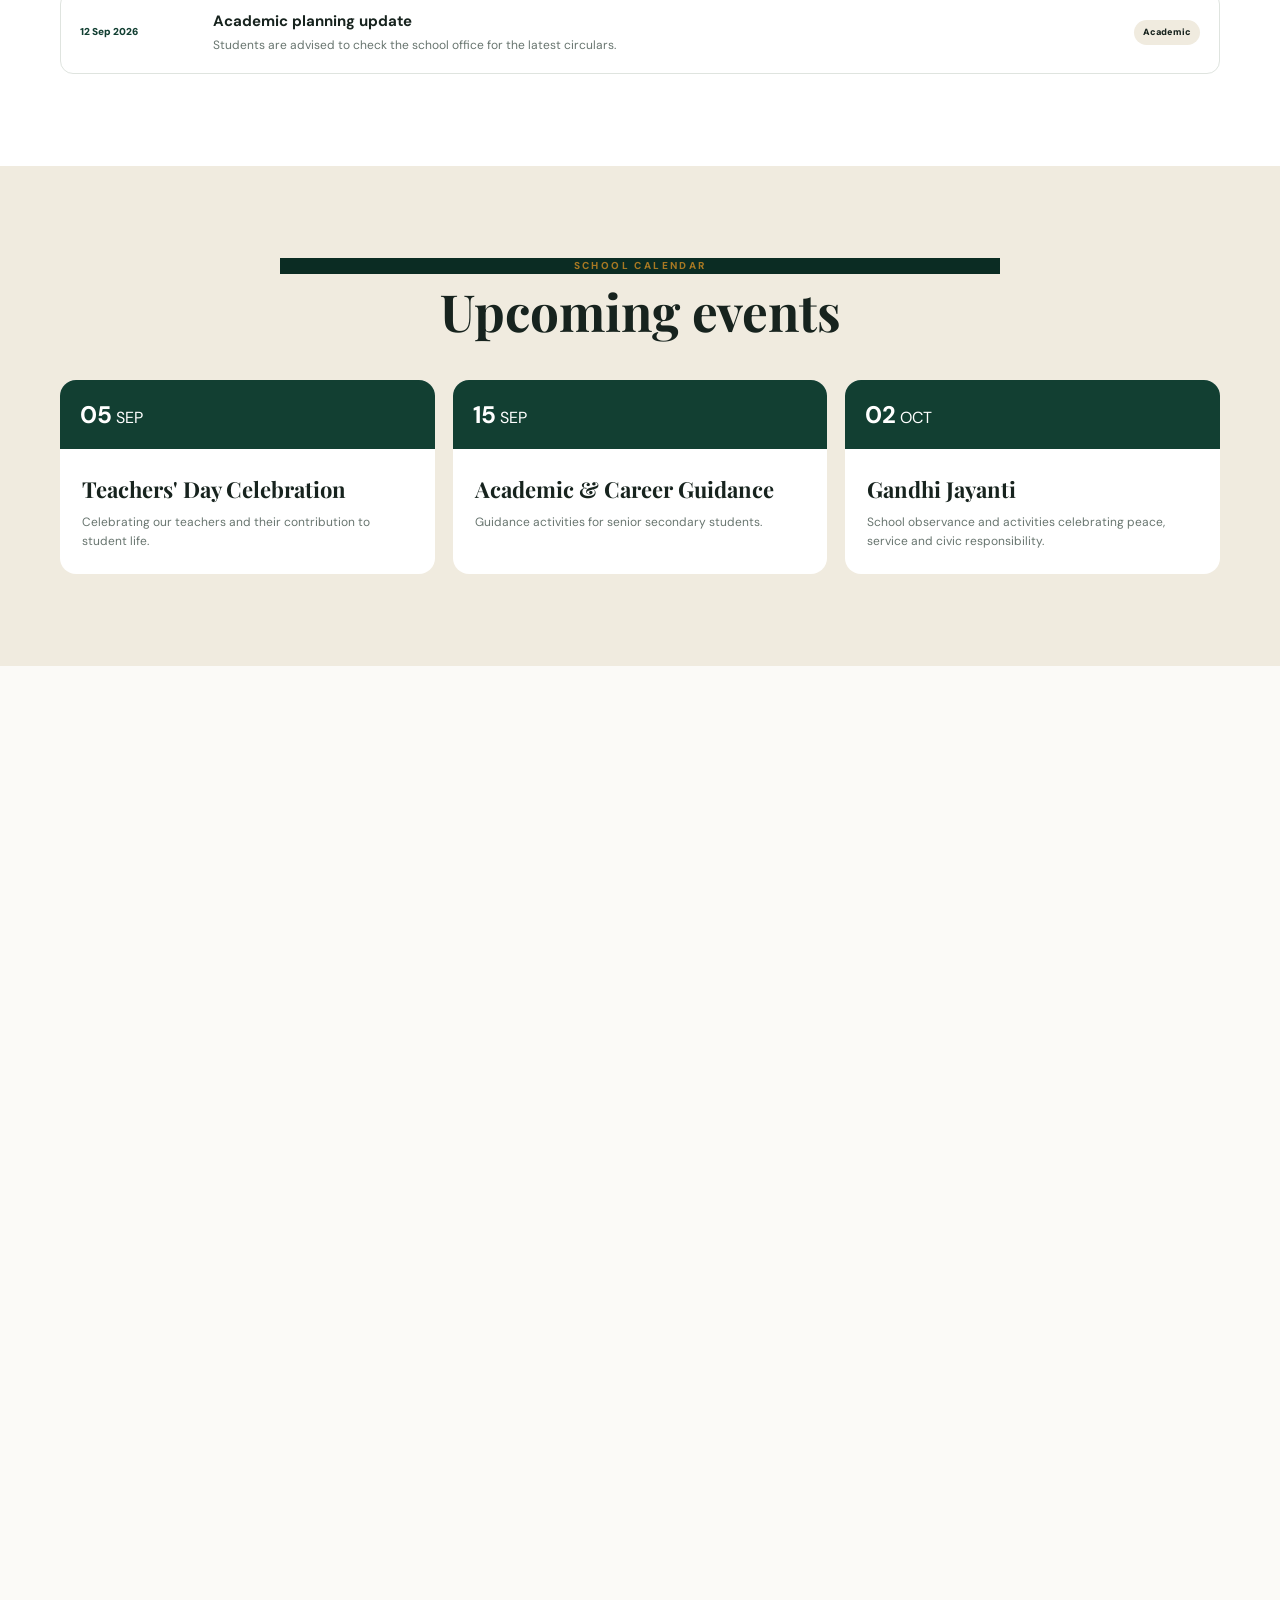
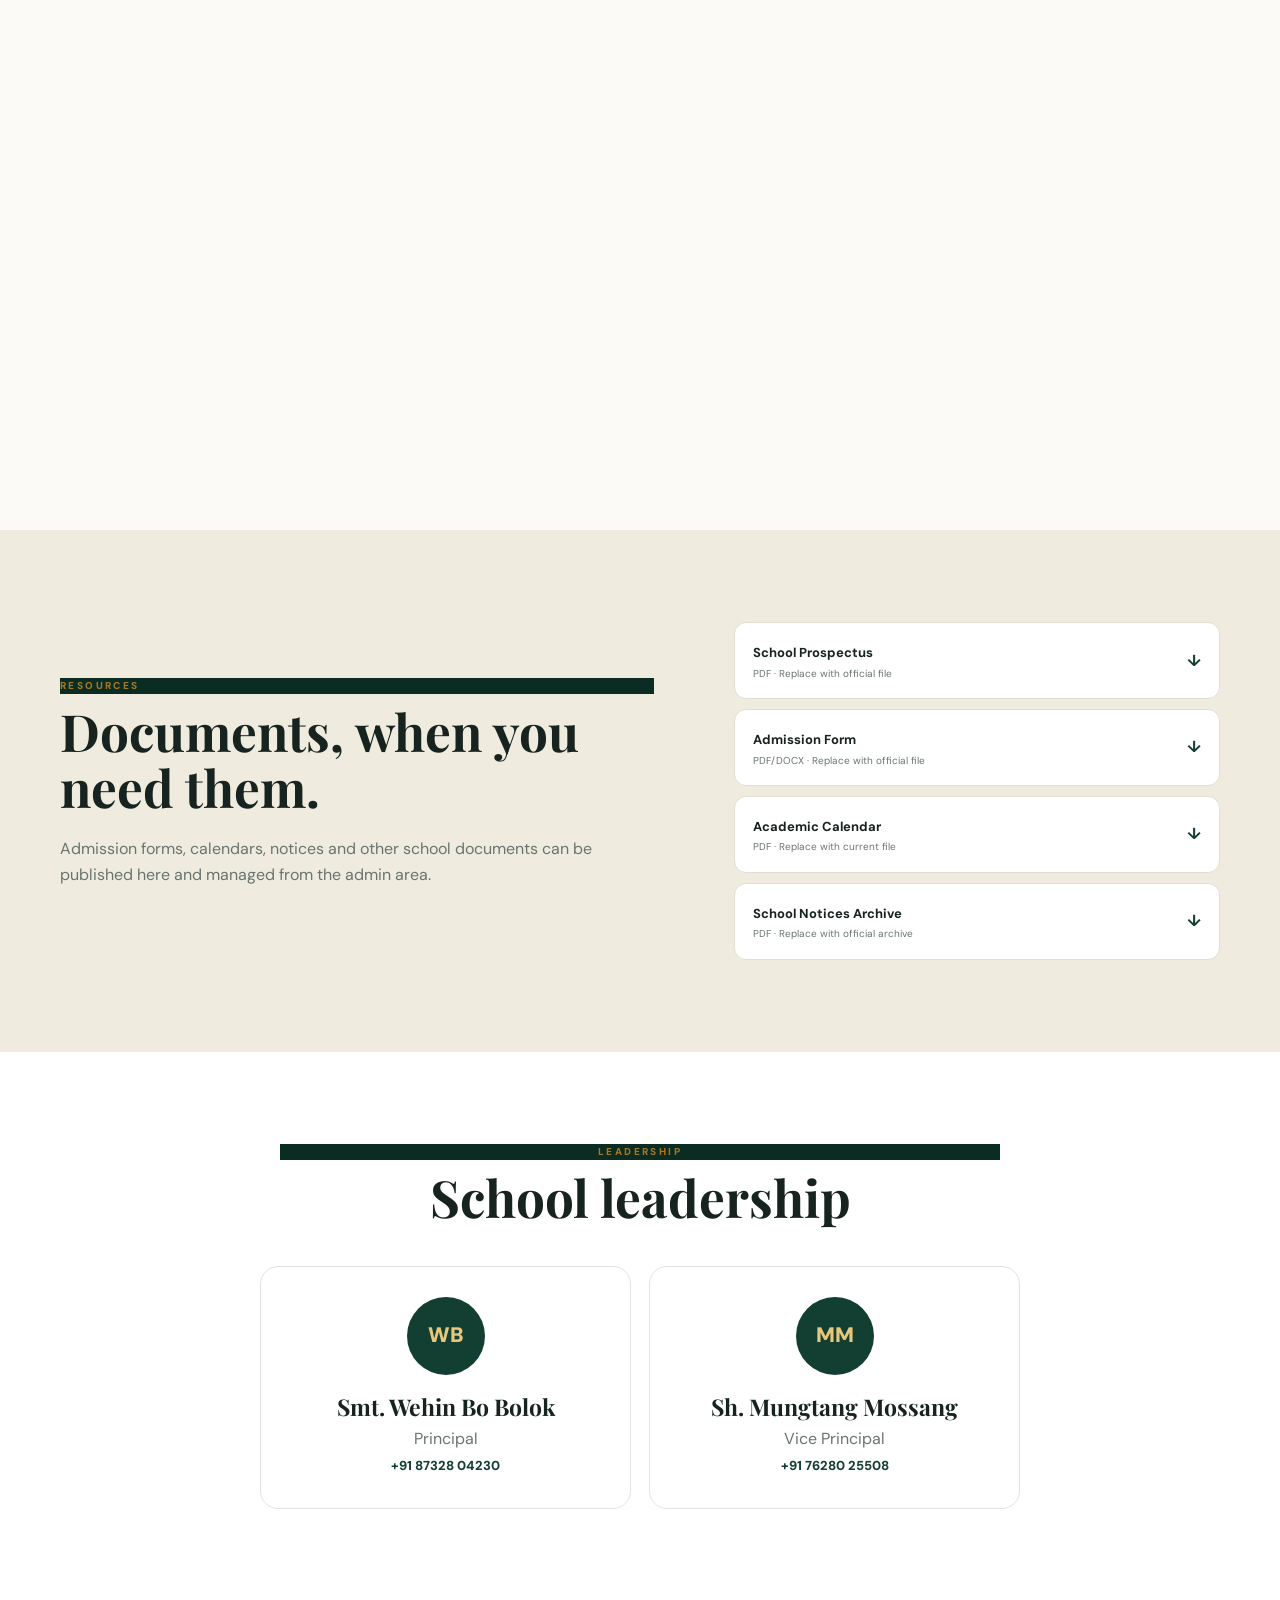
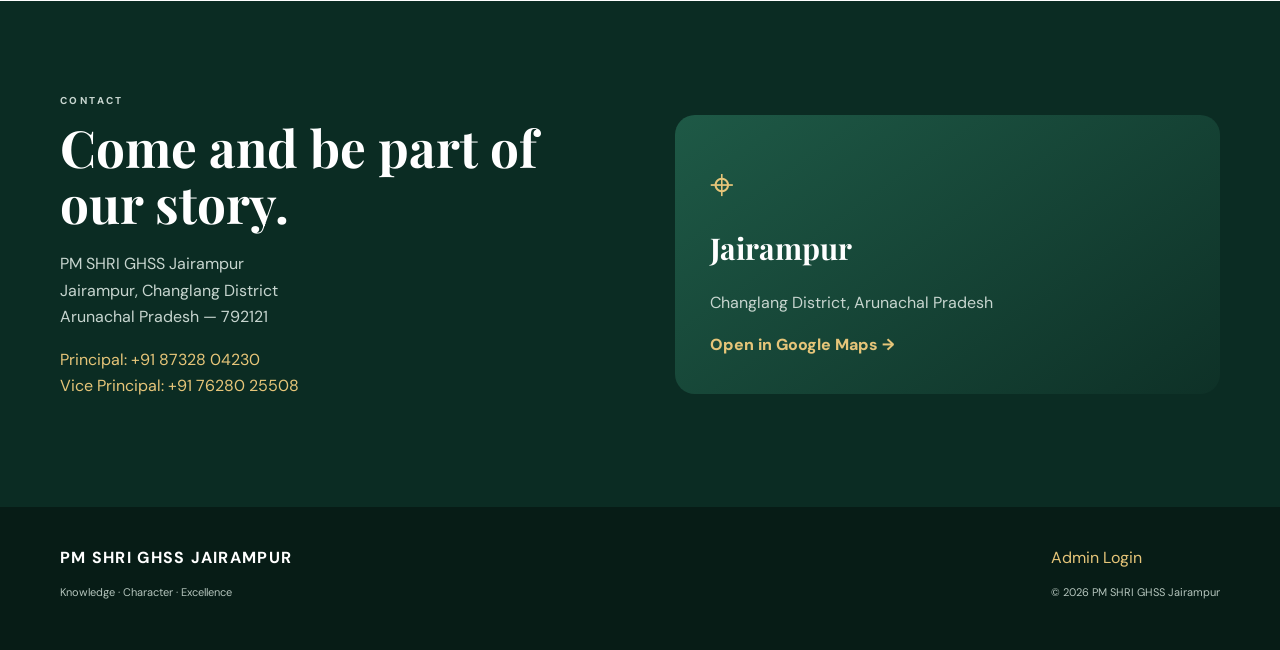
==== commit e596cc94: "Update index.html" ====
--- a/index.html
+++ b/index.html
@@ -21,7 +21,7 @@
 
 <main id="home">
 <section class="hero reveal">
-  <div class="hero-bg"><img src="assets/photos/campus.jpg" alt="PM SHRI GHSS Jairampur campus placeholder"></div><div class="shade"></div>
+  <div class="hero-bg"><img src="school1.jpg" alt="PM SHRI GHSS Jairampur campus placeholder"></div><div class="shade"></div>
   <div class="wrap hero-content">
     <div class="hero-copy"><p class="kicker">PM SCHOOLS FOR RISING INDIA</p><h1>A legacy of learning.<br><i>A future of possibilities.</i></h1>
     <p>PM SHRI GHSS Jairampur has served generations of learners since 1953, growing with the community and preparing young people for tomorrow.</p>
